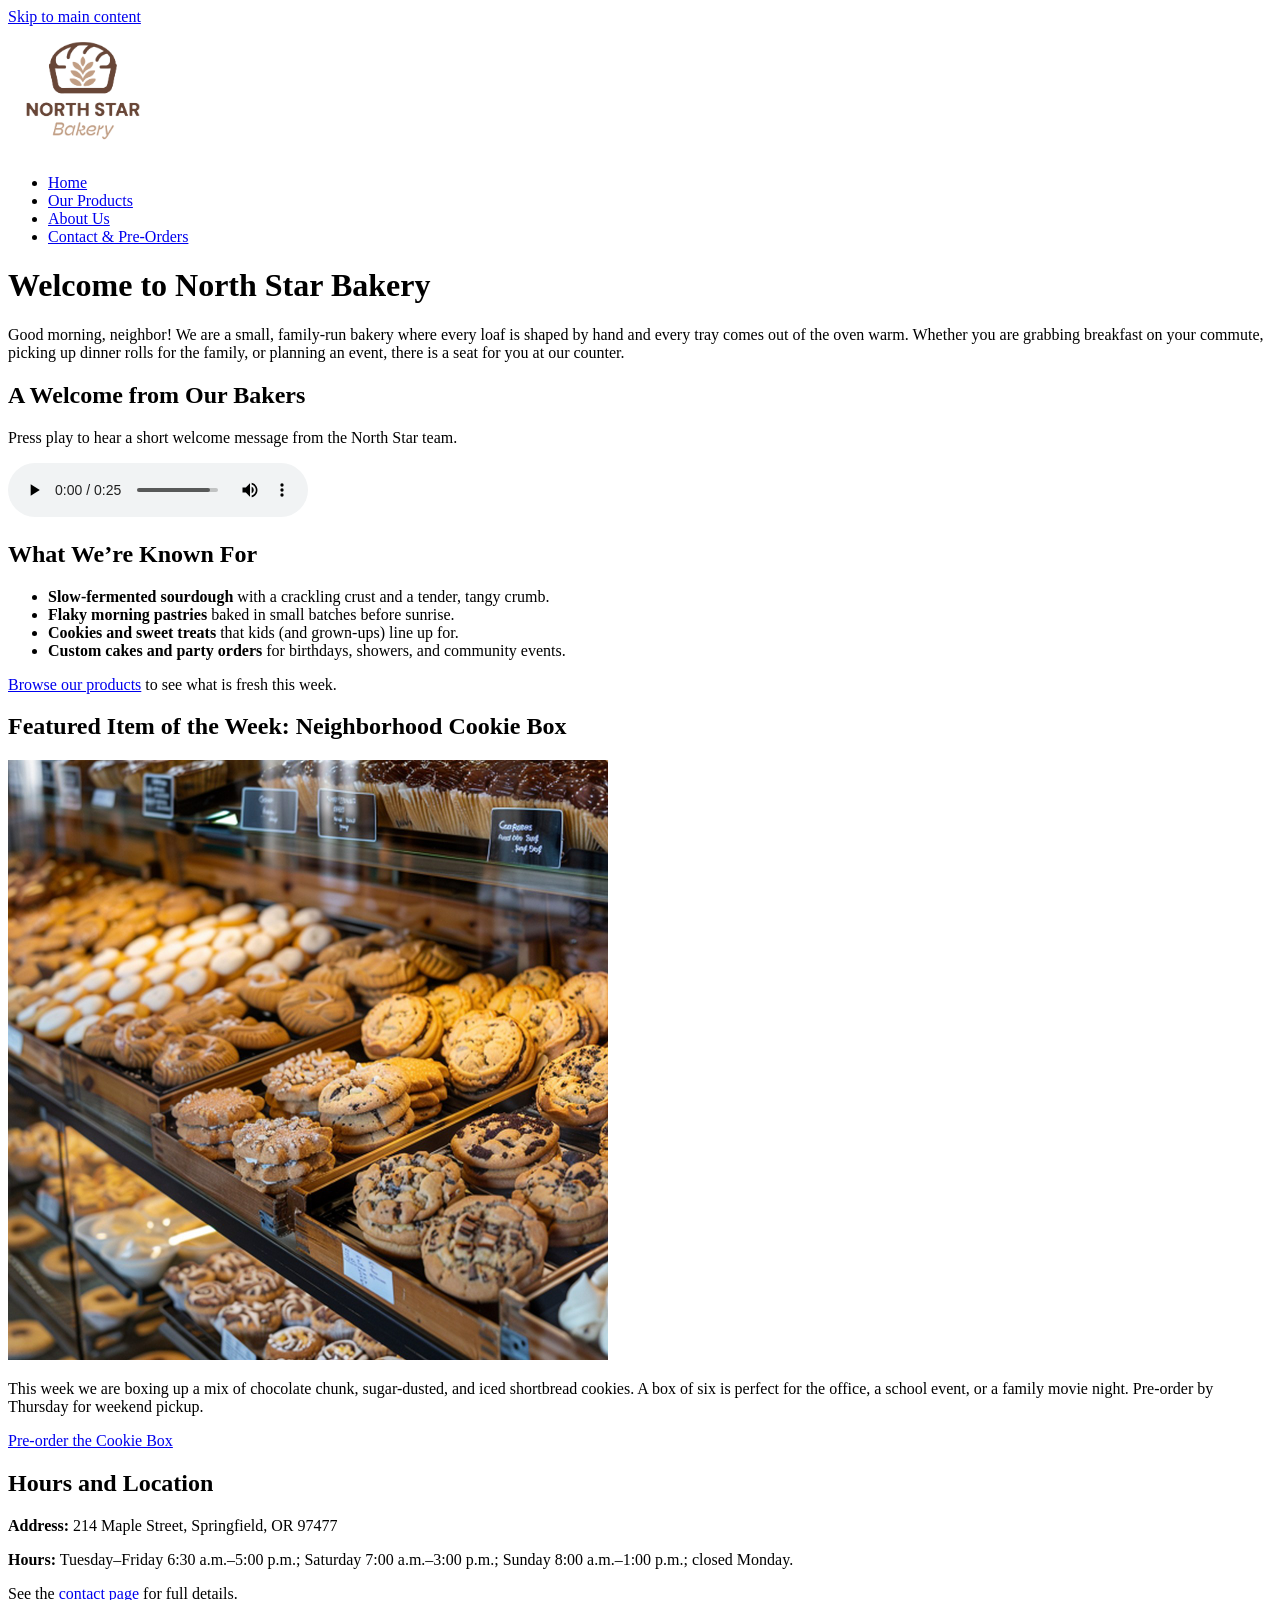
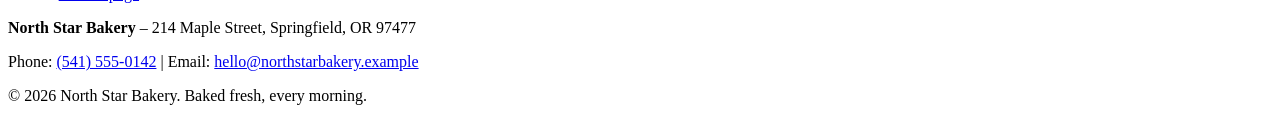
==== index.html @ c8437c04 "Add files via upload" ====
<!DOCTYPE html>
<html lang="en">
<head>
  <meta charset="UTF-8">
  <meta name="viewport" content="width=device-width, initial-scale=1.0">
  <meta name="description" content="North Star Bakery is a neighborhood bakery offering handmade breads, pastries, and cakes.">
  <title>North Star Bakery | Fresh Handmade Bread and Pastries</title>
</head>
<body>
  <a href="#main-content">Skip to main content</a>
  <header>
    <a href="index.html"><img src="bakery-logo.png" alt="North Star Bakery logo: a loaf of bread with a wheat sprig inside" width="150"></a>
    <nav aria-label="Main navigation">
      <ul>
        <li><a href="index.html" aria-current="page">Home</a></li>
        <li><a href="products.html">Our Products</a></li>
        <li><a href="about.html">About Us</a></li>
        <li><a href="contact.html">Contact &amp; Pre-Orders</a></li>
      </ul>
    </nav>
  </header>

  <main id="main-content">
    <h1>Welcome to North Star Bakery</h1>
    <p>Good morning, neighbor! We are a small, family-run bakery where every loaf is shaped by hand and every tray comes out of the oven warm. Whether you are grabbing breakfast on your commute, picking up dinner rolls for the family, or planning an event, there is a seat for you at our counter.</p>

    <section aria-labelledby="welcome-audio-heading">
      <h2 id="welcome-audio-heading">A Welcome from Our Bakers</h2>
      <p>Press play to hear a short welcome message from the North Star team.</p>
      <audio controls preload="metadata">
        <source src="bakery-welcome.mp3" type="audio/mpeg">
        <p>Your browser does not support the audio element. You can
          <a href="bakery-welcome.mp3">download the North Star Bakery welcome message (MP3)</a>
          instead. In it, our bakers welcome you to the neighborhood and invite you to stop by or place a pre-order.</p>
      </audio>
    </section>

    <section aria-labelledby="known-for-heading">
      <h2 id="known-for-heading">What We&rsquo;re Known For</h2>
      <ul>
        <li><strong>Slow-fermented sourdough</strong> with a crackling crust and a tender, tangy crumb.</li>
        <li><strong>Flaky morning pastries</strong> baked in small batches before sunrise.</li>
        <li><strong>Cookies and sweet treats</strong> that kids (and grown-ups) line up for.</li>
        <li><strong>Custom cakes and party orders</strong> for birthdays, showers, and community events.</li>
      </ul>
      <p><a href="products.html">Browse our products</a> to see what is fresh this week.</p>
    </section>

    <section aria-labelledby="featured-heading">
      <h2 id="featured-heading">Featured Item of the Week: Neighborhood Cookie Box</h2>
      <picture>
        <source media="(min-width: 800px)" srcset="bakery-feature-large.jpg">
        <img src="bakery-feature-small.jpg" alt="Display shelves of freshly baked cookies, including chocolate chunk, sugar-dusted and iced shortbread cookies, in wooden trays" width="600">
      </picture>
      <p>This week we are boxing up a mix of chocolate chunk, sugar-dusted, and iced shortbread cookies. A box of six is perfect for the office, a school event, or a family movie night. Pre-order by Thursday for weekend pickup.</p>
      <p><a href="contact.html">Pre-order the Cookie Box</a></p>
    </section>

    <section aria-labelledby="visit-heading">
      <h2 id="visit-heading">Hours and Location</h2>
      <p><strong>Address:</strong> 214 Maple Street, Springfield, OR 97477</p>
      <p><strong>Hours:</strong> Tuesday&ndash;Friday 6:30 a.m.&ndash;5:00 p.m.; Saturday 7:00 a.m.&ndash;3:00 p.m.; Sunday 8:00 a.m.&ndash;1:00 p.m.; closed Monday.</p>
      <p>See the <a href="contact.html">contact page</a> for full details.</p>
    </section>
  </main>

  <footer>
    <p><strong>North Star Bakery</strong> &ndash; 214 Maple Street, Springfield, OR 97477</p>
    <p>Phone: <a href="tel:+15415550142">(541) 555-0142</a> | Email: <a href="mailto:hello@northstarbakery.example">hello@northstarbakery.example</a></p>
    <p>&copy; 2026 North Star Bakery. Baked fresh, every morning.</p>
  </footer>
</body>
</html>
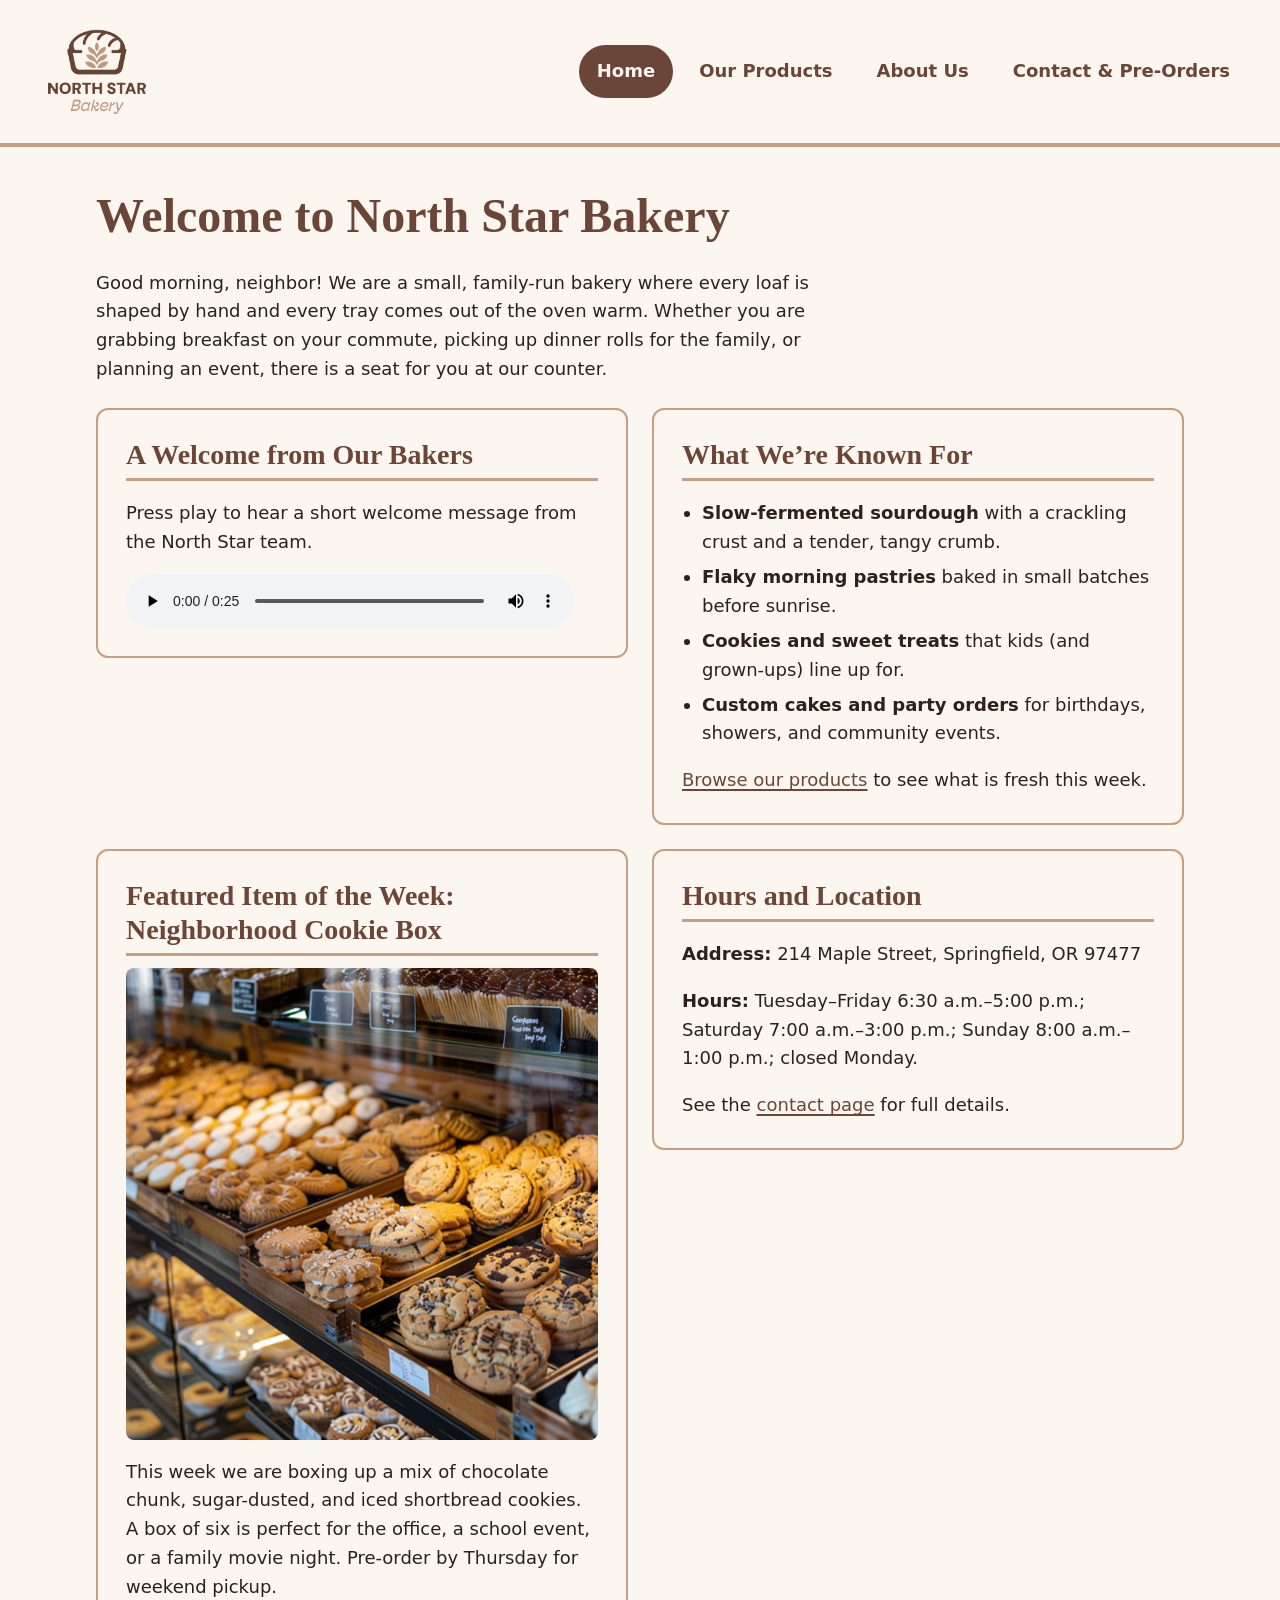
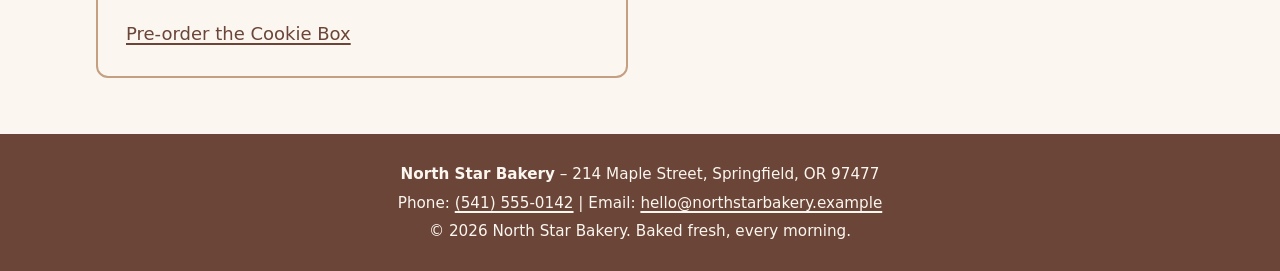
==== commit 951e3d9d: "Update index.html" ====
--- a/index.html
+++ b/index.html
@@ -5,6 +5,7 @@
   <meta name="viewport" content="width=device-width, initial-scale=1.0">
   <meta name="description" content="North Star Bakery is a neighborhood bakery offering handmade breads, pastries, and cakes.">
   <title>North Star Bakery | Fresh Handmade Bread and Pastries</title>
+   <link rel="stylesheet" href="styles.css">
 </head>
 <body>
   <a href="#main-content">Skip to main content</a>
--- a/styles.css
+++ b/styles.css
@@ -0,0 +1,403 @@
+/* ==========================================================
+   North Star Bakery - Visual Design System
+   Palette (4 colors, taken from the logo):
+     --cream  #FBF6EF  page background
+     --brown  #6B4538  headings, links, buttons, footer
+     --tan    #C49F82  borders and decorative accents only
+     --ink    #2E211B  body text
+   Fonts (2 families): Georgia (headings), system sans-serif (body)
+   Approach: mobile-first; Flexbox layout; media queries at 48em and 64em
+   ========================================================== */
+
+:root {
+  --cream: #FBF6EF;
+  --brown: #6B4538;
+  --tan: #C49F82;
+  --ink: #2E211B;
+  --font-heading: Georgia, "Times New Roman", serif;
+  --font-body: system-ui, -apple-system, "Segoe UI", Roboto, Arial, sans-serif;
+  --space: 1rem;
+}
+
+/* ---------- Base (mobile first) ---------- */
+*,
+*::before,
+*::after {
+  box-sizing: border-box;
+}
+
+body {
+  margin: 0;
+  background-color: var(--cream);
+  color: var(--ink);
+  font-family: var(--font-body);
+  font-size: 1rem;
+  line-height: 1.6;
+}
+
+img {
+  display: block;
+  max-width: 100%;
+  height: auto;
+  border-radius: 8px;
+}
+
+a {
+  color: var(--brown);
+  text-decoration-thickness: 2px;
+  text-underline-offset: 3px;
+}
+
+a:hover {
+  text-decoration-color: var(--tan);
+}
+
+a:focus-visible,
+button:focus-visible,
+input:focus-visible,
+select:focus-visible,
+textarea:focus-visible {
+  outline: 3px solid var(--brown);
+  outline-offset: 3px;
+}
+
+/* ---------- Skip link (visible only when focused) ---------- */
+body > a:first-child {
+  position: absolute;
+  left: -999px;
+  top: 0;
+  padding: 0.75rem 1rem;
+  background-color: var(--brown);
+  color: var(--cream);
+  z-index: 10;
+}
+
+body > a:first-child:focus {
+  left: 0;
+}
+
+/* ---------- Header and navigation ---------- */
+header {
+  display: flex;
+  flex-direction: column;
+  align-items: center;
+  gap: var(--space);
+  padding: var(--space);
+  background-color: var(--cream);
+  border-bottom: 4px solid var(--tan);
+}
+
+header img {
+  width: 110px;
+  border-radius: 0;
+  mix-blend-mode: multiply; /* lets the logo's white box blend into the cream header */
+}
+
+nav ul {
+  display: flex;
+  flex-wrap: wrap;
+  justify-content: center;
+  gap: 0.5rem;
+  margin: 0;
+  padding: 0;
+  list-style: none;
+}
+
+nav a {
+  display: block;
+  padding: 0.65rem 1rem;
+  min-height: 44px;
+  border: 2px solid transparent;
+  border-radius: 999px;
+  color: var(--brown);
+  font-weight: 700;
+  text-decoration: none;
+}
+
+nav a:hover {
+  border-color: var(--tan);
+}
+
+nav a[aria-current="page"] {
+  background-color: var(--brown);
+  color: var(--cream);
+}
+
+/* ---------- Main content: stacked on mobile ---------- */
+main {
+  display: flex;
+  flex-direction: column;
+  gap: 1.5rem;
+  max-width: 72rem;
+  margin: 0 auto;
+  padding: 1.5rem var(--space) 2.5rem;
+}
+
+main > p {
+  margin: 0;
+  max-width: 65ch;
+}
+
+section {
+  padding: 1.25rem;
+  border: 2px solid var(--tan);
+  border-radius: 12px;
+}
+
+section > :last-child {
+  margin-bottom: 0;
+}
+
+/* ---------- Typography and hierarchy ---------- */
+h1,
+h2,
+h3 {
+  font-family: var(--font-heading);
+  line-height: 1.2;
+}
+
+h1 {
+  margin: 0;
+  color: var(--brown);
+  font-size: 2rem;
+}
+
+h2 {
+  margin: 0 0 0.75rem;
+  padding-bottom: 0.4rem;
+  border-bottom: 3px solid var(--tan);
+  color: var(--brown);
+  font-size: 1.5rem;
+}
+
+h3 {
+  margin: 1.25rem 0 0.25rem;
+  color: var(--ink);
+  font-size: 1.15rem;
+}
+
+p,
+li {
+  max-width: 65ch;
+}
+
+section ul {
+  padding-left: 1.25rem;
+}
+
+section li {
+  margin-bottom: 0.4rem;
+}
+
+/* ---------- Media ---------- */
+section img,
+section picture,
+figure {
+  margin: 0.75rem 0;
+}
+
+audio {
+  display: block;
+  width: 100%;
+  max-width: 28rem;
+  margin: 0.75rem 0;
+}
+
+figure {
+  padding: 0.75rem;
+  border-left: 6px solid var(--tan);
+}
+
+figcaption {
+  margin-top: 0.5rem;
+  font-style: italic;
+  font-size: 0.95rem;
+}
+
+address {
+  font-style: normal;
+  font-weight: 700;
+  margin: 0.75rem 0;
+}
+
+/* ---------- Form ---------- */
+form {
+  display: flex;
+  flex-direction: column;
+  gap: 1.25rem;
+}
+
+fieldset {
+  min-width: 0;
+  margin: 0;
+  padding: 1rem;
+  border: 2px solid var(--tan);
+  border-radius: 8px;
+}
+
+legend {
+  padding: 0 0.5rem;
+  color: var(--brown);
+  font-family: var(--font-heading);
+  font-size: 1.15rem;
+  font-weight: 700;
+}
+
+fieldset p {
+  margin: 0 0 1rem;
+}
+
+label {
+  display: inline-block;
+  margin-bottom: 0.3rem;
+  font-weight: 700;
+}
+
+input,
+select,
+textarea {
+  width: 100%;
+  max-width: 32rem;
+  padding: 0.65rem;
+  border: 2px solid var(--brown);
+  border-radius: 6px;
+  background-color: var(--cream);
+  color: var(--ink);
+  font: inherit;
+}
+
+textarea {
+  resize: vertical;
+}
+
+button {
+  min-height: 44px;
+  margin: 0 0.5rem 0.5rem 0;
+  padding: 0.65rem 1.5rem;
+  border: 2px solid var(--brown);
+  border-radius: 999px;
+  background-color: var(--brown);
+  color: var(--cream);
+  font: inherit;
+  font-weight: 700;
+  cursor: pointer;
+}
+
+button[type="reset"] {
+  background-color: var(--cream);
+  color: var(--brown);
+}
+
+button:hover {
+  border-color: var(--tan);
+}
+
+/* ---------- Footer ---------- */
+footer {
+  padding: 1.5rem var(--space);
+  background-color: var(--brown);
+  color: var(--cream);
+  text-align: center;
+  font-size: 0.95rem;
+}
+
+footer p {
+  max-width: none;
+  margin: 0.25rem 0;
+}
+
+footer a {
+  color: var(--cream);
+}
+
+footer a:hover {
+  text-decoration-color: var(--tan);
+}
+
+/* ==========================================================
+   Tablet and up (48em = 768px): header in a row, two-column grid
+   built with Flexbox
+   ========================================================== */
+@media (min-width: 48em) {
+  header {
+    flex-direction: row;
+    justify-content: space-between;
+    padding: var(--space) 2rem;
+  }
+
+  header img {
+    width: 130px;
+  }
+
+  nav ul {
+    justify-content: flex-end;
+  }
+
+  main {
+    flex-direction: row;
+    flex-wrap: wrap;
+    align-items: flex-start;
+    padding: 2rem;
+  }
+
+  /* heading and intro paragraphs span the full width */
+  main > h1,
+  main > p {
+    flex: 1 1 100%;
+  }
+
+  /* sections sit side by side; a lone last section grows to fill the row */
+  main > section {
+    flex: 1 1 calc(50% - 1rem);
+    min-width: 0;
+  }
+
+  /* the form gets the full row */
+  main > section[aria-labelledby="form-heading"] {
+    flex-basis: 100%;
+  }
+
+  form {
+    flex-direction: row;
+    flex-wrap: wrap;
+    align-items: flex-start;
+  }
+
+  fieldset {
+    flex: 1 1 calc(50% - 0.75rem);
+  }
+
+  form > p {
+    flex: 1 1 100%;
+    margin: 0;
+  }
+
+  h1 {
+    font-size: 2.5rem;
+  }
+}
+
+/* ==========================================================
+   Desktop (64em = 1024px): more breathing room, larger type
+   ========================================================== */
+@media (min-width: 64em) {
+  body {
+    font-size: 1.125rem;
+  }
+
+  main {
+    padding: 2.5rem 2rem 3.5rem;
+  }
+
+  main > section {
+    padding: 1.75rem;
+  }
+
+  h1 {
+    font-size: 3rem;
+  }
+
+  h2 {
+    font-size: 1.75rem;
+  }
+}
